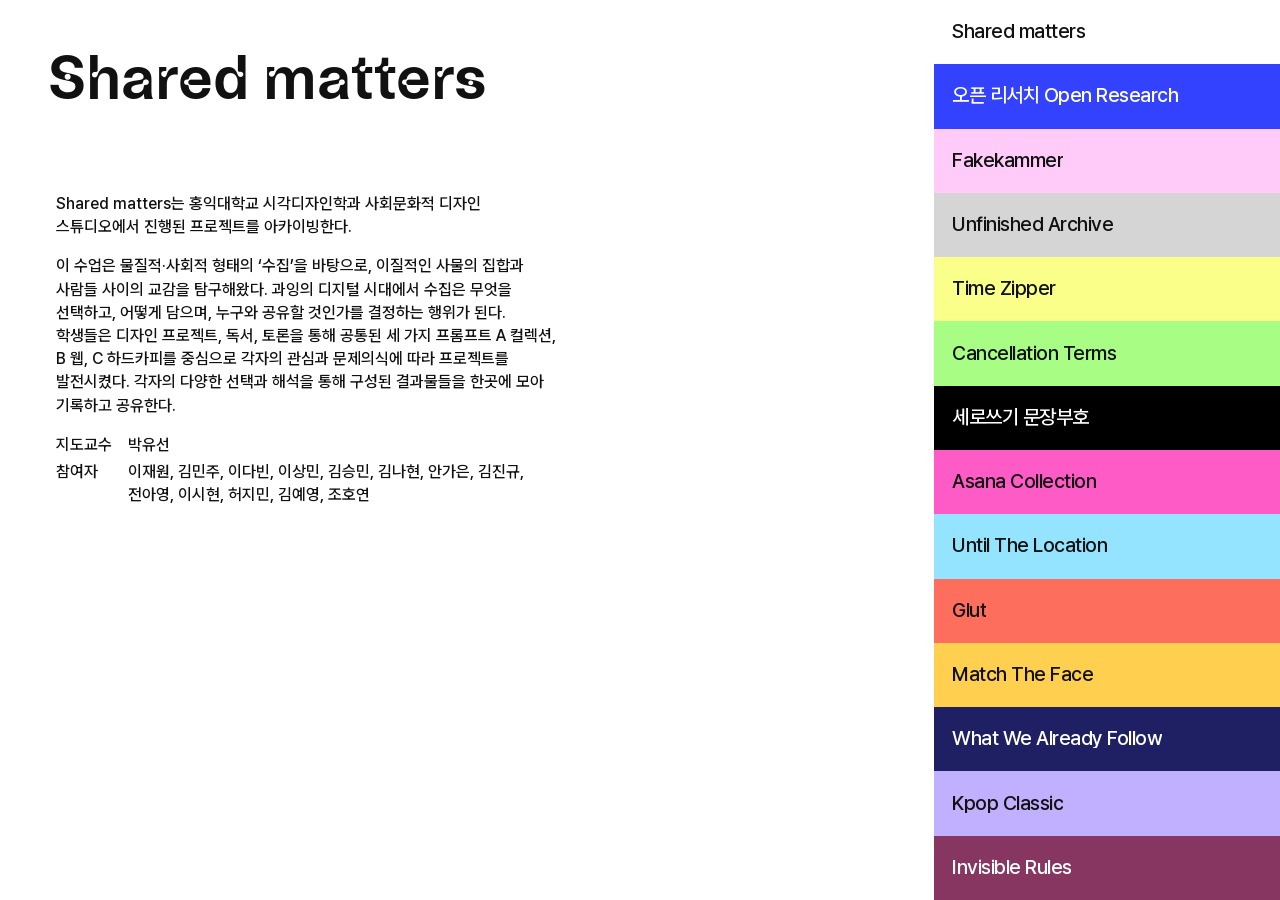
==== index.html @ d38dadc1 "update" ====
<!doctype html>
<html lang="ko">
  <head>
    <meta charset="utf-8" />
    <meta name="viewport" content="width=device-width,initial-scale=1" />
    <title>( ) Archive</title>
    <link
      rel="preload"
      href="source/font/PretendardVariable.woff2"
      as="font"
      type="font/woff2"
      crossorigin
    />
    <link
      rel="preload"
      href="source/font/ABCCameraTrial-Medium.otf"
      as="font"
      type="font/otf"
      crossorigin
    />
    <link rel="stylesheet" href="style.css" />
  </head>
  <body>
    <main class="page" id="page">
      <section class="left" id="leftPanel" aria-live="polite">
        <div class="left-top">
          <div class="default-menu" id="defaultMenu">
            <h1 class="home-title">Shared matters</h1>
          </div>
        </div>

        <div class="caption" id="caption">
          <p>
            Shared matters는 홍익대학교 시각디자인학과 사회문화적 디자인
            스튜디오에서 진행된 프로젝트를 아카이빙한다.
          </p>

          <p>
            이 수업은 물질적·사회적 형태의 ‘수집’을 바탕으로, 이질적인 사물의
            집합과 사람들 사이의 교감을 탐구해왔다. 과잉의 디지털 시대에서
            수집은 무엇을 선택하고, 어떻게 담으며, 누구와 공유할 것인가를
            결정하는 행위가 된다. 학생들은 디자인 프로젝트, 독서, 토론을 통해
            공통된 세 가지 프롬프트 A 컬렉션, B 웹, C 하드카피를 중심으로 각자의
            관심과 문제의식에 따라 프로젝트를 발전시켰다. 각자의 다양한 선택과
            해석을 통해 구성된 결과물들을 한곳에 모아 기록하고 공유한다.
          </p>

          <dl class="credits">
            <dt>지도교수</dt>
            <dd>박유선</dd>
            <dt>참여자</dt>
            <dd>
              이재원, 김민주, 이다빈, 이상민, 김승민, 김나현, 안가은, 김진규,
              전아영, 이시현, 허지민, 김예영, 조호연
            </dd>
          </dl>
        </div>

        <article
          class="selected-detail"
          id="selectedDetail"
          aria-label="선택한 작품 상세 정보"
        >
          <section class="detail-column">
            <header class="column-header">
              <h2 class="column-title"></h2>
              <p class="column-author"></p>
            </header>
            <div class="detail-blocks"></div>
            <div class="detail-spacer" aria-hidden="true"></div>
            <button type="button" class="scroll-next">Next</button>
          </section>

          <section class="detail-column">
            <header class="column-header">
              <h2 class="column-title"></h2>
              <p class="column-author"></p>
            </header>
            <div class="detail-blocks"></div>
            <div class="detail-spacer" aria-hidden="true"></div>
            <button type="button" class="scroll-next">Next</button>
          </section>

          <section class="detail-column">
            <header class="column-header">
              <h2 class="column-title"></h2>
              <p class="column-author"></p>
            </header>
            <div class="detail-blocks"></div>
            <div class="detail-spacer" aria-hidden="true"></div>
            <button type="button" class="scroll-next">Next</button>
          </section>
        </article>

        <div class="lightbox" id="lightbox">
          <img class="lightbox-image" id="lightboxImage" alt="" />
        </div>
      </section>

      <section class="right">
        <nav class="toc" aria-label="작품 목차" id="toc"></nav>
      </section>
    </main>

    <script src="js/data.js"></script>
    <script src="js/script.js"></script>
  </body>
</html>
---- style.css ----
@font-face {
  font-family: "ABC Camera Trial";
  src: url("source/font/ABCCameraTrial-Medium.otf") format("opentype");
  font-weight: 500;
  font-style: normal;
  font-display: swap;
}

@font-face {
  font-family: "Pretendard Variable";
  src: url("source/font/PretendardVariable.woff2") format("woff2");
  font-weight: 45 920;
  font-style: normal;
  font-display: swap;
}

:root {
  --page-color: #ffffff;
  --ink: #111;
  --split: 72.973%;
  --row-height: 38px;
}

* {
  box-sizing: border-box;
}

html,
body,
.page,
.left,
.right,
.detail-column {
  overscroll-behavior: none;
  word-break: keep-all;
}

html,
body {
  margin: 0;
  width: 100%;
  height: 100%;
  overflow: hidden;
  font-family: "Pretendard Variable", sans-serif;
  font-weight: 500;
  color: var(--ink);
  background: var(--page-color);
}
::selection {
  color: white;
  background-color: gray;
}

body {
  height: 100vh;
  height: 100dvh;
}

.page {
  display: grid;
  grid-template-columns: var(--split) calc(100% - var(--split));
  width: 100%;
  height: 100vh;
  height: 100dvh;
  overflow: hidden;
  background: var(--page-color);
  contain: layout;
}

.left {
  position: relative;
  height: 100vh;
  height: 100dvh;
  overflow: hidden;
  padding: 30px 48px;
  background: var(--page-color);
  contain: layout paint;
}

.page.is-selected .left {
  padding: 20px 22px;
}

.left-top {
  font-size: 16px;
  line-height: 1.5;
  max-width: 800px;
}

.home-title {
  margin: 0;
  font-family: "ABC Camera Trial", sans-serif;
  font-weight: 500;
  font-size: 47pt;
}

.default-menu.is-hidden {
  display: none;
}

.caption {
  position: absolute;
  left: 56px;
  top: 176px;
  font-size: 16px;
  line-height: 1.45;
  max-width: 508px;
}

.credits {
  display: grid;
  grid-template-columns: auto 1fr;
  gap: 4px 16px;
  margin: 0;
}

.credits dt,
.credits dd {
  margin: 0;
}

.selected-detail {
  display: none;
  position: absolute;
  top: 0;
  bottom: 0;
  left: 0;
  width: 100%;
  grid-template-columns: repeat(3, minmax(0, 1fr));
  background: var(--page-color);
  color: inherit;
}

.selected-detail.is-visible {
  display: grid;
}

@media (min-width: 561px) {
  .selected-detail.is-visible::before,
  .selected-detail.is-visible::after {
    content: "";
    position: absolute;
    top: 0;
    width: 1px;
    height: 100%;
    background: currentColor;
    pointer-events: none;
    z-index: 1;
  }

  .selected-detail.is-visible::before {
    left: calc(100% / 3);
  }

  .selected-detail.is-visible::after {
    left: calc(200% / 3);
  }
}

.lightbox {
  display: none;
  position: absolute;
  inset: 0;
  z-index: 5;
  align-items: center;
  justify-content: center;
  padding: 40px;
  background: rgba(0, 0, 0, 0.5);
  cursor: zoom-out;
}

.lightbox.is-visible {
  display: flex;
}

.lightbox-image {
  display: block;
  max-width: 50%;
  max-height: 50%;
  object-fit: contain;
}

.detail-column {
  min-width: 0;
  min-height: 0;
  overflow-y: auto;
  overflow-x: hidden;
  padding: 18px 18px 48px;
  background: var(--column-color, var(--page-color));
  contain: layout paint;
  scrollbar-width: none;
  -ms-overflow-style: none;
}

.detail-column::-webkit-scrollbar {
  display: none;
}

.column-header {
  margin: 0 0 10px;
}

.column-title {
  margin: 0 0 4px;
  font-family:
    "Pretendard Variable", Helvetica, "Helvetica Neue", Arial, sans-serif;
  font-size: clamp(16px, 1.6vw, 22px);
  line-height: 1.08;
  letter-spacing: 0.01em;
  font-weight: 500;
  word-break: keep-all;
}

.column-author {
  margin: 0;
  font-size: 12px;
  line-height: 1.3;
}

.scroll-next {
  display: block;
  margin: 20px auto 0;
  padding: 0;
  border: 0;
  appearance: none;
  -webkit-appearance: none;
  background: none;
  color: inherit;
  font: inherit;
  font-size: 16px;
  font-weight: 700;
  text-transform: lowercase;
  letter-spacing: 0.02em;
  cursor: pointer;
}

.scroll-next:focus-visible {
  outline: 2px solid currentColor;
  outline-offset: 3px;
}

.detail-blocks {
  display: flex;
  flex-direction: column;
  gap: 16px;
  margin: 0 0 16px;
}

.detail-blocks:empty {
  display: none;
}

.detail-image {
  display: block;
  width: 100%;
  height: auto;
  object-fit: contain;
  background: var(--column-color, var(--page-color));
  cursor: zoom-in;
}

.detail-video {
  display: block;
  width: 100%;
  background: #000;
}

.detail-text {
  margin: 0;
  font-size: 16px;
  line-height: 1.7;
  letter-spacing: -0.01em;
  word-break: keep-all;
}

.detail-spacer {
  height: 38vh;
  min-height: 220px;
}

.right {
  height: 100vh;
  height: 100dvh;
  overflow-y: auto;
  overflow-x: hidden;
  overscroll-behavior: none;
  background: var(--page-color);
  contain: layout paint;
  scrollbar-width: thin;
}

.right::-webkit-scrollbar {
  width: 8px;
}

.right::-webkit-scrollbar-track {
  background: transparent;
}

.right::-webkit-scrollbar-thumb {
  background: currentColor;
  border-radius: 999px;
}

.toc {
  width: 100%;
  min-height: 100%;
  display: flex;
  flex-direction: column;
}

.toc-item {
  -webkit-appearance: none;
  appearance: none;
  width: 100%;
  flex: 1 0 auto;
  min-height: var(--row-height);
  border: 0;
  padding: 0 18px;
  display: flex;
  align-items: center;
  cursor: pointer;
  text-align: left;
  font: inherit;
  font-size: 20px;
  line-height: 1;
  letter-spacing: -0.025em;
}

.toc-item:focus-visible {
  outline: 2px solid currentColor;
  outline-offset: -3px;
}

.work-title {
  min-width: 0;
  overflow: hidden;
  text-overflow: ellipsis;
  white-space: nowrap;
  font-family:
    "Pretendard Variable", Helvetica, "Helvetica Neue", Arial, sans-serif;
  font-weight: 500;
  border-bottom: 2px solid transparent;
}

.toc-item:hover .work-title,
.toc-item[aria-pressed="true"] .work-title {
  border-bottom-color: currentColor;
}

@media (max-width: 760px) {
  :root {
    --split: 72.973%;
    --row-height: 44px;
  }

  .left,
  .page.is-selected .left {
    padding: 16px 14px;
  }

  .caption {
    left: 14px;
    top: 132px;
    max-width: calc(100% - 28px);
  }

  .detail-column {
    padding: 14px 12px 40px;
  }

  .detail-text {
    font-size: 12px;
  }

  .toc-item {
    padding: 0 12px;
    font-size: 17px;
    min-height: 52px;
  }
}

@media (max-width: 560px) {
  html,
  body {
    overflow: auto;
    height: auto;
  }

  body {
    height: auto;
    min-height: 100vh;
    min-height: 100dvh;
  }

  .page {
    grid-template-columns: 1fr;
    height: auto;
    min-height: 100vh;
    min-height: 100dvh;
    overflow: visible;
  }

  .left {
    height: 34vh;
    min-height: 250px;
  }

  .page.is-selected .left {
    height: auto;
    min-height: 100vh;
    min-height: 100dvh;
    padding: 0;
  }

  .selected-detail.is-visible {
    position: relative;
    grid-template-columns: 1fr;
  }

  .detail-column {
    height: auto;
    min-height: 75vh;
    overflow: visible;
    border-right: 0;
    border-bottom: 1px solid currentColor;
  }

  .detail-column:last-child {
    border-bottom: 0;
  }

  .right {
    height: auto;
    min-height: 66vh;
    overflow: visible;
  }

  .toc {
    min-height: 66vh;
  }

  .caption {
    top: auto;
    bottom: 18px;
  }
}
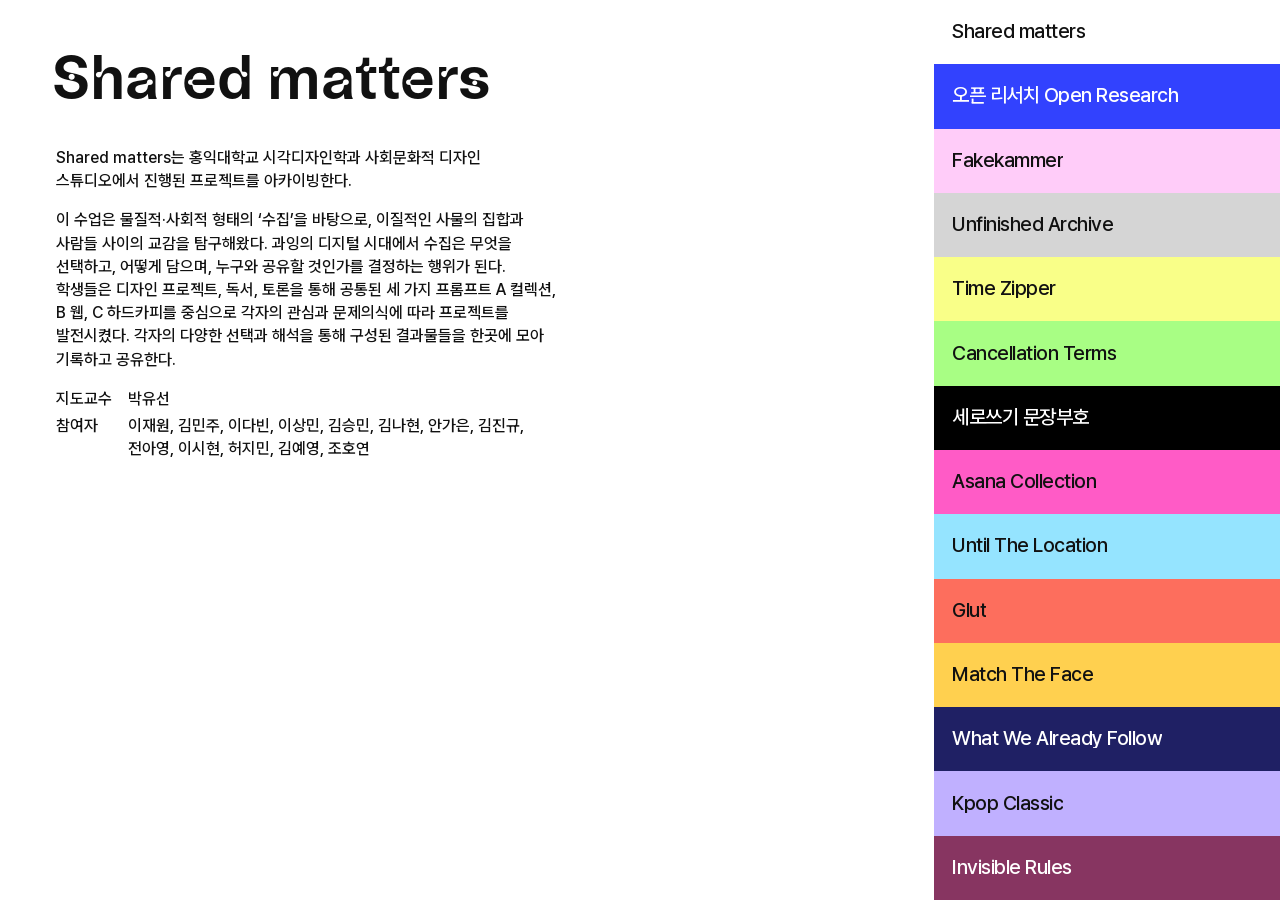
==== commit 1addfb60: "Fix image/video encoding mismatch, add real participant text and clickable links, upgrade video ligh" ====
--- a/index.html
+++ b/index.html
@@ -94,6 +94,12 @@
 
         <div class="lightbox" id="lightbox">
           <img class="lightbox-image" id="lightboxImage" alt="" />
+          <video
+            class="lightbox-video"
+            id="lightboxVideo"
+            controls
+            playsinline
+          ></video>
         </div>
       </section>
 
--- a/style.css
+++ b/style.css
@@ -72,7 +72,7 @@
   height: 100vh;
   height: 100dvh;
   overflow: hidden;
-  padding: 30px 48px;
+  padding: 30px 52px;
   background: var(--page-color);
   contain: layout paint;
 }
@@ -101,7 +101,7 @@
 .caption {
   position: absolute;
   left: 56px;
-  top: 176px;
+  top: 130px;
   font-size: 16px;
   line-height: 1.45;
   max-width: 508px;
@@ -173,11 +173,17 @@
   display: flex;
 }
 
-.lightbox-image {
-  display: block;
+.lightbox-image,
+.lightbox-video {
+  display: none;
   max-width: 50%;
   max-height: 50%;
   object-fit: contain;
+}
+
+.lightbox-image.is-visible,
+.lightbox-video.is-visible {
+  display: block;
 }
 
 .detail-column {
@@ -197,17 +203,17 @@
 }
 
 .column-header {
+  margin: 0 0 20px;
+}
+
+.column-title {
   margin: 0 0 10px;
-}
-
-.column-title {
-  margin: 0 0 4px;
   font-family:
     "Pretendard Variable", Helvetica, "Helvetica Neue", Arial, sans-serif;
   font-size: clamp(16px, 1.6vw, 22px);
   line-height: 1.08;
   letter-spacing: 0.01em;
-  font-weight: 500;
+  font-weight: 600;
   word-break: keep-all;
 }
 
@@ -215,6 +221,7 @@
   margin: 0;
   font-size: 12px;
   line-height: 1.3;
+  font-weight: 400;
 }
 
 .scroll-next {
@@ -242,8 +249,8 @@
 .detail-blocks {
   display: flex;
   flex-direction: column;
-  gap: 16px;
-  margin: 0 0 16px;
+  gap: 20px;
+  margin: 0 0 20px;
 }
 
 .detail-blocks:empty {
@@ -263,14 +270,22 @@
   display: block;
   width: 100%;
   background: #000;
+  cursor: zoom-in;
 }
 
 .detail-text {
   margin: 0;
   font-size: 16px;
-  line-height: 1.7;
+  line-height: 1.55;
   letter-spacing: -0.01em;
+  font-weight: 500;
   word-break: keep-all;
+}
+
+.detail-link {
+  color: inherit;
+  text-decoration: underline;
+  word-break: break-all;
 }
 
 .detail-spacer {
